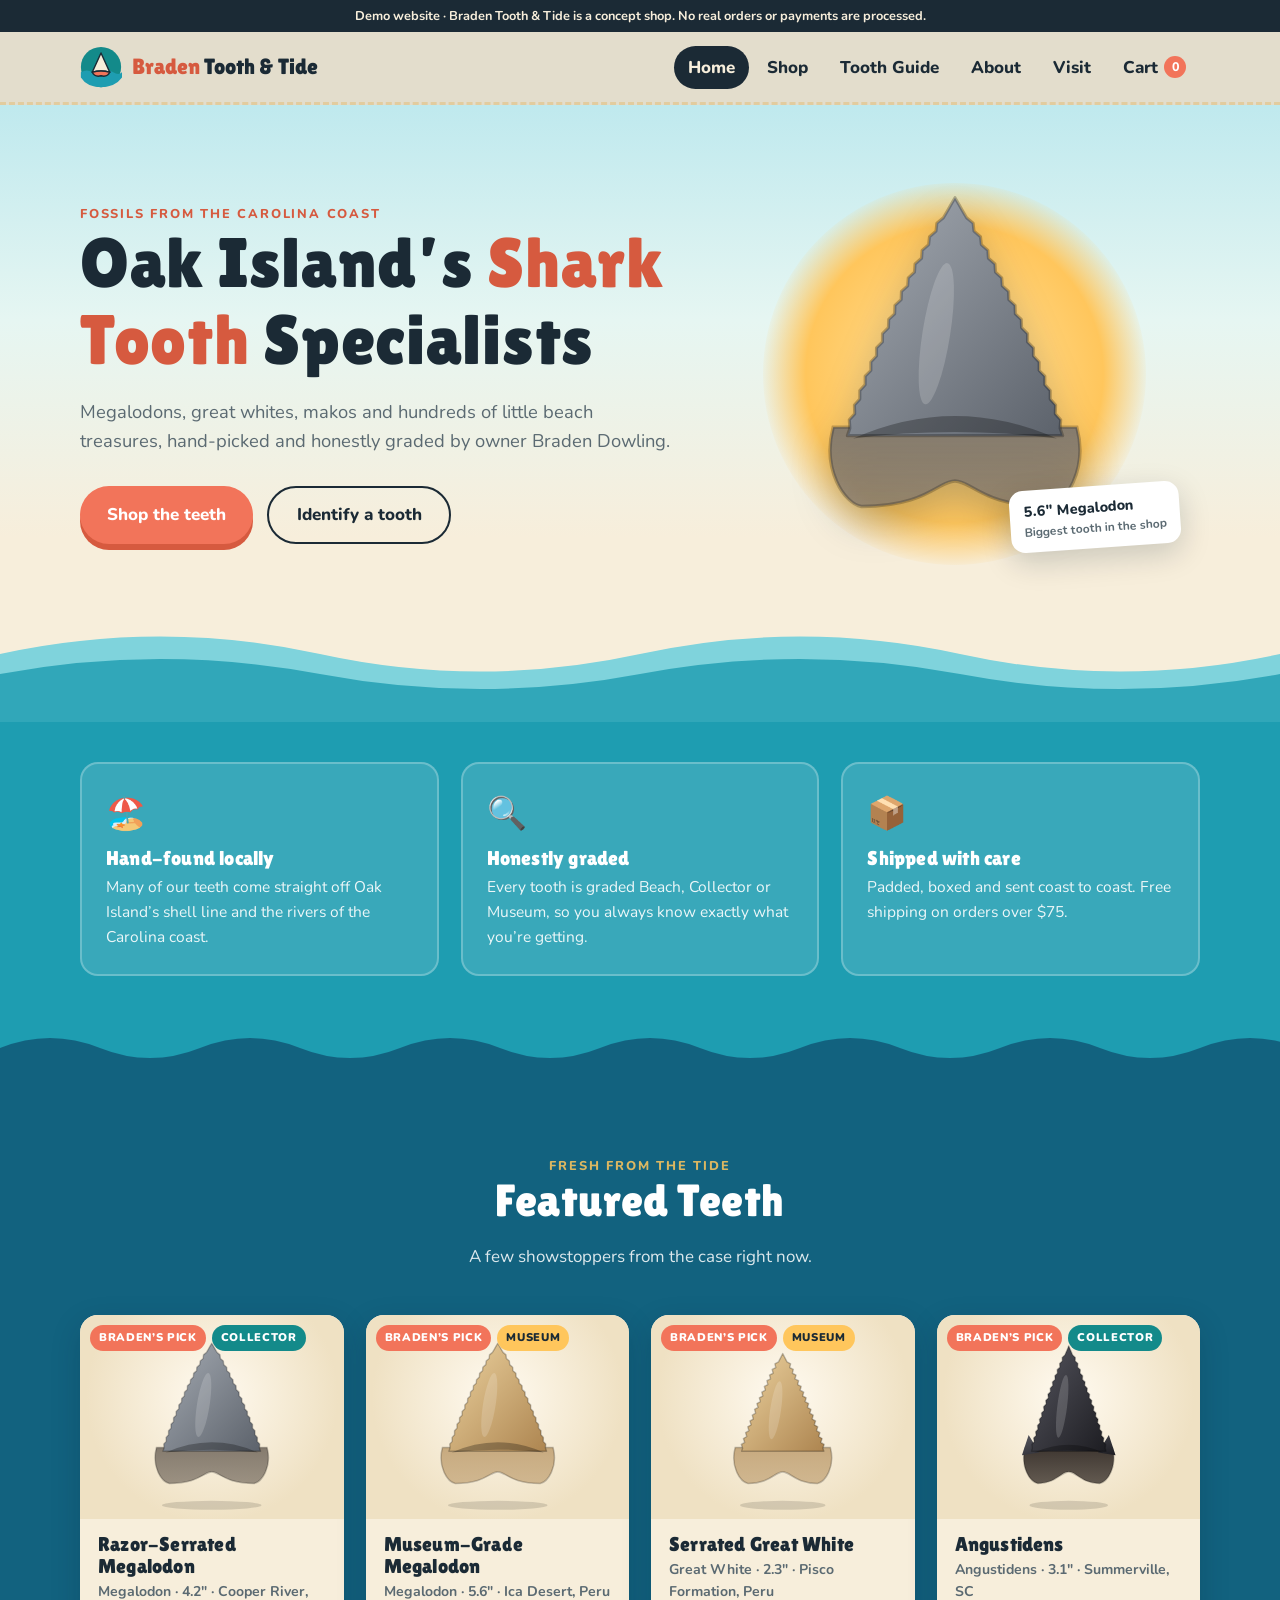
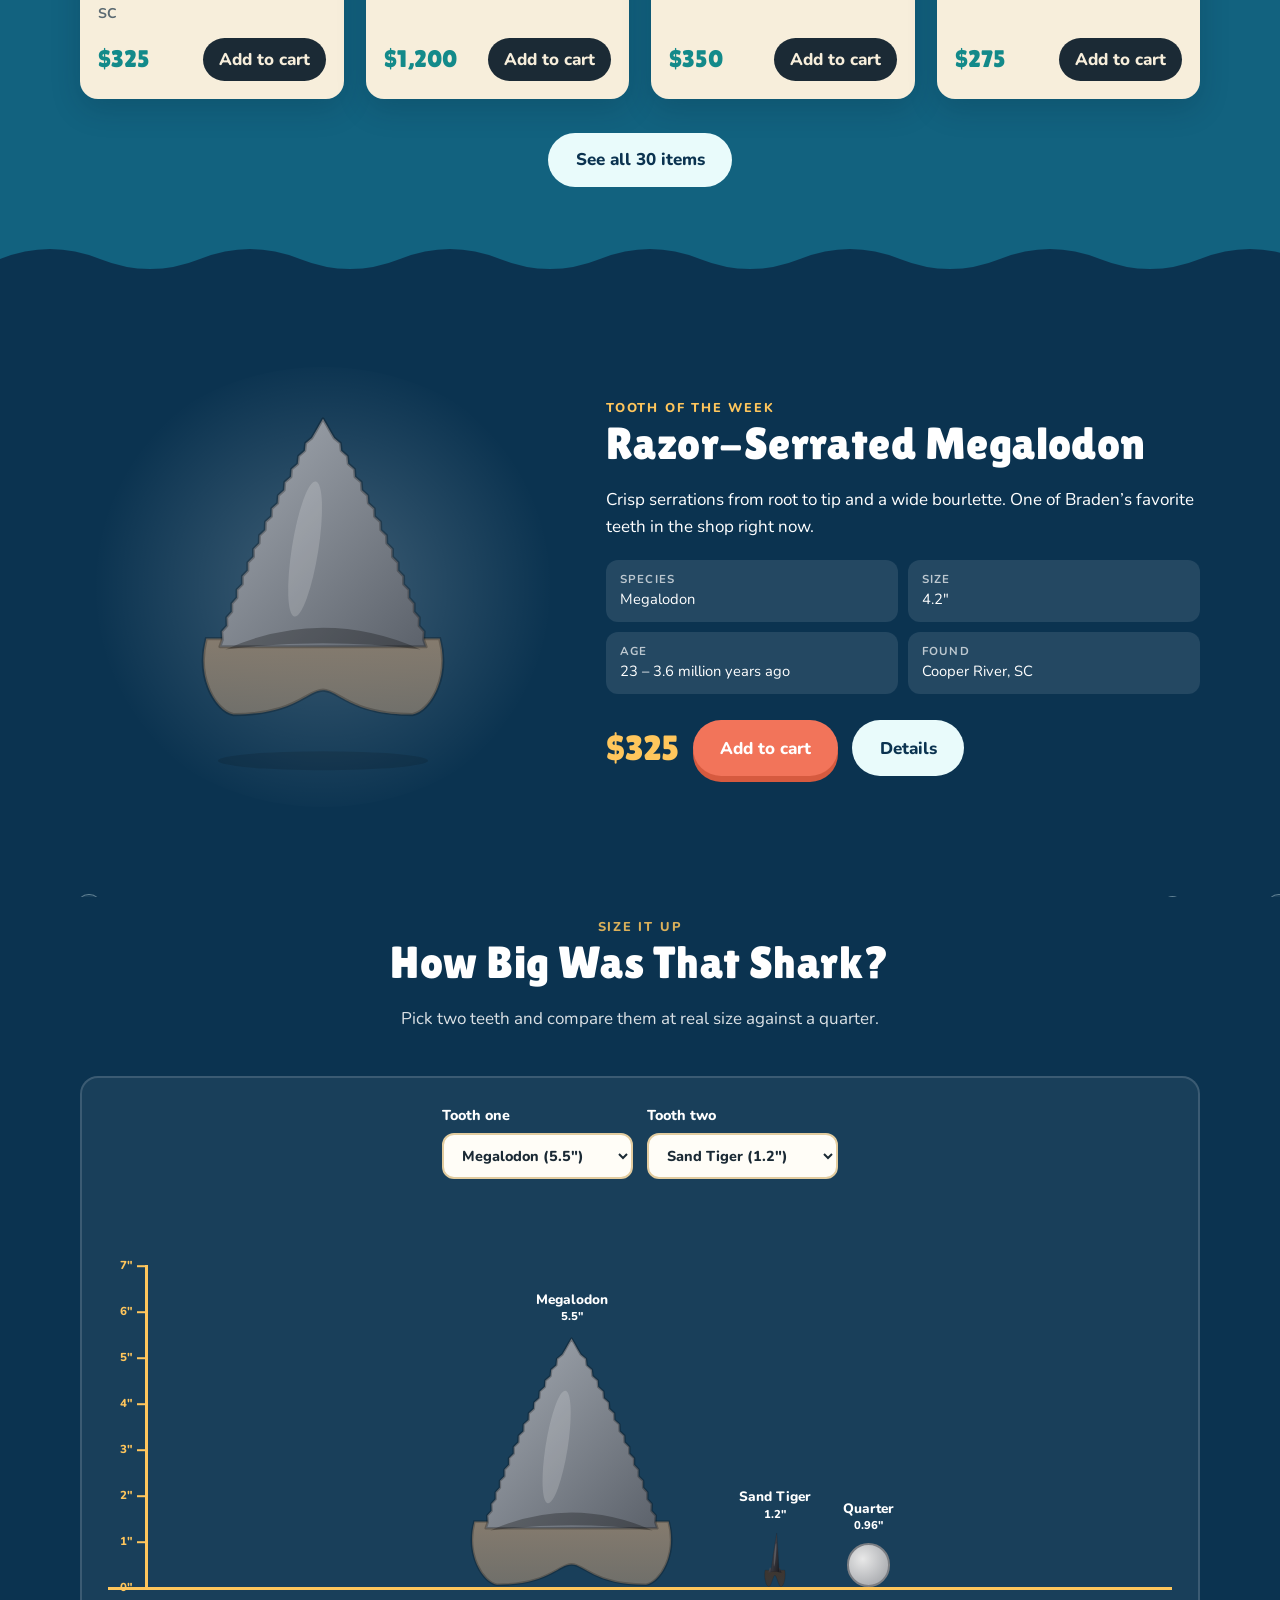
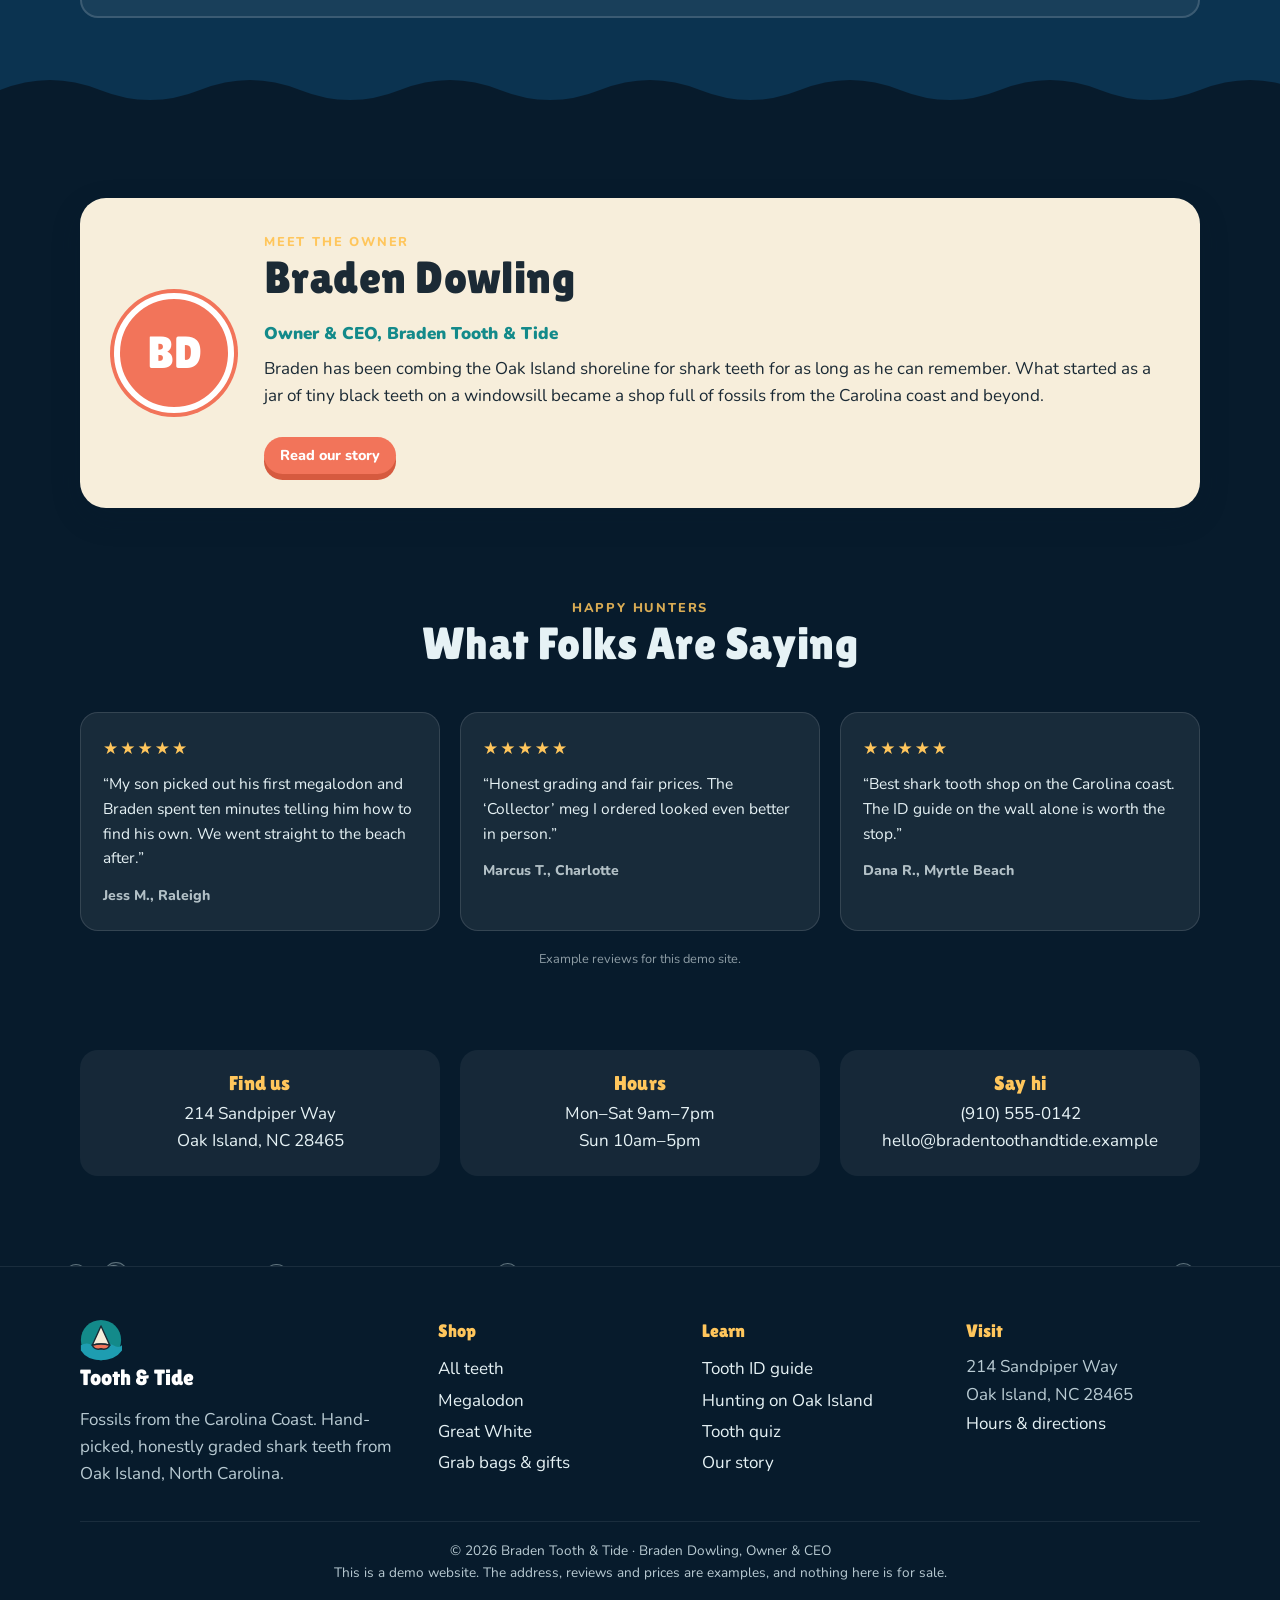
==== index.html @ 9274e67c "Braden Tooth & Tide demo website Co-Authored-By: Claude Opus 5.5 <noreply@anthropic.com>" ====
<!doctype html>
<html lang="en">
<head>
  <meta charset="utf-8">
  <meta name="viewport" content="width=device-width, initial-scale=1">
  <title>Braden Tooth &amp; Tide · Shark Teeth on Oak Island, NC</title>
  <meta name="description" content="Braden Tooth & Tide: fossils from the Carolina Coast. Megalodon, great white, mako and more, hand-picked on Oak Island, NC. (Demo site)">
  <link rel="preconnect" href="https://fonts.googleapis.com">
  <link rel="preconnect" href="https://fonts.gstatic.com" crossorigin>
  <link href="https://fonts.googleapis.com/css2?family=Lilita+One&family=Nunito:wght@400;700;800;900&display=swap" rel="stylesheet">
  <link rel="stylesheet" href="css/style.css">
  <link rel="icon" href="favicon.svg" type="image/svg+xml">
</head>
<body data-page="home">
  <div id="site-header"></div>

  <section class="hero">
    <div class="wrap">
      <div>
        <p class="eyebrow">Fossils from the Carolina Coast</p>
        <h1>Oak Island’s <span>Shark Tooth</span> Specialists</h1>
        <p class="lead">Megalodons, great whites, makos and hundreds of little beach treasures, hand-picked and honestly graded by owner Braden Dowling.</p>
        <div class="hero-actions">
          <a class="btn btn-coral" href="shop.html">Shop the teeth</a>
          <a class="btn btn-ghost" href="guide.html">Identify a tooth</a>
        </div>
      </div>
      <div class="hero-art">
        <div class="sun"></div>
        <div class="tooth" id="hero-tooth"></div>
        <div class="hero-tag">5.6″ Megalodon<small>Biggest tooth in the shop</small></div>
      </div>
    </div>
    <div class="waves" aria-hidden="true">
      <svg viewBox="0 0 1600 120" preserveAspectRatio="none"><path d="M0 50 Q100 15 200 50 T400 50 T600 50 T800 50 T1000 50 T1200 50 T1400 50 T1600 50 V120 H0Z" fill="#7fd3dc"/></svg>
      <svg viewBox="0 0 1600 120" preserveAspectRatio="none"><path d="M0 70 Q100 40 200 70 T400 70 T600 70 T800 70 T1000 70 T1200 70 T1400 70 T1600 70 V120 H0Z" fill="#1e9db1"/></svg>
    </div>
  </section>

  <section class="band shallow flat" style="padding-top:40px">
    <div class="wrap props">
      <div class="prop"><div class="icon">🏖️</div><h3>Hand-found locally</h3><p>Many of our teeth come straight off Oak Island’s shell line and the rivers of the Carolina coast.</p></div>
      <div class="prop"><div class="icon">🔍</div><h3>Honestly graded</h3><p>Every tooth is graded Beach, Collector or Museum, so you always know exactly what you’re getting.</p></div>
      <div class="prop"><div class="icon">📦</div><h3>Shipped with care</h3><p>Padded, boxed and sent coast to coast. Free shipping on orders over $75.</p></div>
    </div>
  </section>

  <section class="band mid">
    <div class="bubbles" data-count="10"></div>
    <div class="wrap">
      <div class="section-head"><p class="eyebrow">Fresh from the tide</p><h2>Featured Teeth</h2><p>A few showstoppers from the case right now.</p></div>
      <div class="grid" id="featured"></div>
      <p style="text-align:center;margin-top:34px"><a class="btn btn-light" href="shop.html">See all 30 items</a></p>
    </div>
  </section>

  <section class="band deep">
    <div class="bubbles" data-count="14"></div>
    <div class="wrap totw">
      <div class="totw-art" id="totw-art"></div>
      <div id="totw-info"></div>
    </div>
  </section>

  <section class="band deep flat" style="padding-top:20px">
    <div class="wrap">
      <div class="section-head"><p class="eyebrow">Size it up</p><h2>How Big Was That Shark?</h2><p>Pick two teeth and compare them at real size against a quarter.</p></div>
      <div class="compare">
        <div class="compare-controls">
          <label>Tooth one <select id="cmp-a"></select></label>
          <label>Tooth two <select id="cmp-b"></select></label>
        </div>
        <div class="stage" id="stage"></div>
      </div>
    </div>
  </section>

  <section class="band abyss">
    <div class="bubbles" data-count="18"></div>
    <div class="wrap">
      <div class="owner">
        <div class="monogram">BD</div>
        <div>
          <p class="eyebrow">Meet the owner</p>
          <h2>Braden Dowling</h2>
          <p class="role">Owner &amp; CEO, Braden Tooth &amp; Tide</p>
          <p>Braden has been combing the Oak Island shoreline for shark teeth for as long as he can remember. What started as a jar of tiny black teeth on a windowsill became a shop full of fossils from the Carolina coast and beyond.</p><br>
          <a class="btn btn-coral btn-sm" href="about.html">Read our story</a>
        </div>
      </div>

      <div class="section-head" style="margin-top:90px"><p class="eyebrow">Happy hunters</p><h2>What Folks Are Saying</h2></div>
      <div class="reviews" id="reviews"></div>
      <p class="demo-note">Example reviews for this demo site.</p>

      <div class="visit-strip" style="margin-top:80px">
        <div><h3>Find us</h3><p>214 Sandpiper Way<br>Oak Island, NC 28465</p></div>
        <div><h3>Hours</h3><p>Mon–Sat 9am–7pm<br>Sun 10am–5pm</p></div>
        <div><h3>Say hi</h3><p>(910) 555-0142<br>hello@bradentoothandtide.example</p></div>
      </div>
    </div>
  </section>

  <div id="site-footer"></div>
  <script src="js/data.js"></script>
  <script src="js/teeth.js"></script>
  <script src="js/app.js"></script>
</body>
</html>
---- css/style.css ----
/* Braden Tooth & Tide — beach shop up top, deep ocean below */
:root {
  --sand: #f7eedb;
  --sand-2: #efe1c3;
  --sand-3: #e2cc9f;
  --ink: #1b2a35;
  --muted: #5b6a72;
  --teal: #138a8a;
  --seaglass: #3cc2b0;
  --coral: #f2745a;
  --coral-dark: #d65a3f;
  --sun: #ffc65c;
  --shallow: #1e9db1;
  --mid: #12627f;
  --deep: #0b3350;
  --abyss: #071b2c;
  --foam: #e9fbfb;
  --radius: 18px;
  --shadow: 0 10px 30px rgba(7, 27, 44, .18);
  --head: "Lilita One", "Arial Rounded MT Bold", system-ui, sans-serif;
  --body: "Nunito", system-ui, -apple-system, "Segoe UI", sans-serif;
}

* { box-sizing: border-box; margin: 0; padding: 0; }
html { scroll-behavior: smooth; }
body { font: 17px/1.6 var(--body); color: var(--ink); background: var(--abyss); overflow-x: hidden; }
img, svg { display: block; max-width: 100%; }
a { color: inherit; }
button { font: inherit; cursor: pointer; }
h1, h2, h3 { font-family: var(--head); font-weight: 400; line-height: 1.1; letter-spacing: .01em; }
h1 { font-size: clamp(2.4rem, 6.5vw, 4.4rem); }
h2 { font-size: clamp(1.9rem, 4.5vw, 2.8rem); margin-bottom: .4em; }
h3 { font-size: 1.25rem; }
.wrap { max-width: 1160px; margin: 0 auto; padding: 0 20px; }
.eyebrow { font-weight: 800; text-transform: uppercase; letter-spacing: .14em; font-size: .8rem; color: var(--coral-dark); }
.lead { font-size: 1.15rem; max-width: 620px; }

/* ---------- Buttons ---------- */
.btn { display: inline-flex; align-items: center; gap: .5em; border: 0; border-radius: 999px; padding: .8em 1.6em;
  font-weight: 800; text-decoration: none; transition: transform .15s, box-shadow .15s, background .15s; }
.btn:hover { transform: translateY(-2px); }
.btn-coral { background: var(--coral); color: #fff; box-shadow: 0 6px 0 var(--coral-dark); }
.btn-coral:hover { box-shadow: 0 8px 0 var(--coral-dark); }
.btn-ghost { background: transparent; color: var(--ink); border: 2.5px solid var(--ink); }
.btn-light { background: var(--foam); color: var(--deep); }
.btn-sm { padding: .5em 1.1em; font-size: .9rem; }
.btn[disabled] { opacity: .5; cursor: not-allowed; transform: none; }

/* ---------- Demo strip + header ---------- */
.demo-strip { background: var(--ink); color: var(--sand); text-align: center; font-size: .8rem; padding: 6px 16px; font-weight: 700; }
.site-header { position: sticky; top: 0; z-index: 50; background: rgba(247, 238, 219, .92); backdrop-filter: blur(10px);
  border-bottom: 3px dashed var(--sand-3); }
.site-header .wrap { display: flex; align-items: center; justify-content: space-between; height: 70px; }
.brand { display: flex; align-items: center; gap: 10px; text-decoration: none; font-family: var(--head); font-size: 1.35rem; color: var(--ink); }
.brand svg { width: 42px; height: 42px; }
.brand b { color: var(--coral-dark); font-weight: 400; }
.site-nav { display: flex; align-items: center; gap: 4px; }
.site-nav a { text-decoration: none; font-weight: 800; padding: 8px 14px; border-radius: 999px; color: var(--ink); }
.site-nav a:hover { background: var(--sand-2); }
.site-nav a.active { background: var(--ink); color: var(--sand); }
.cart-link { display: inline-flex; align-items: center; gap: 6px; }
.cart-count { background: var(--coral); color: #fff; border-radius: 999px; min-width: 22px; height: 22px; font-size: .78rem;
  display: inline-grid; place-items: center; padding: 0 6px; }
.nav-toggle { display: none; background: none; border: 0; font-size: 1.8rem; color: var(--ink); }

@media (max-width: 820px) {
  .nav-toggle { display: block; }
  .site-nav { position: absolute; top: 70px; left: 0; right: 0; flex-direction: column; align-items: stretch;
    background: var(--sand); padding: 10px 16px 18px; border-bottom: 3px dashed var(--sand-3); display: none; }
  .site-nav.open { display: flex; }
  .site-nav a { padding: 12px 14px; }
}

/* ---------- Sections & waves ---------- */
.band { position: relative; padding: 90px 0; background: var(--bg); color: var(--fg, var(--ink)); }
.band::before { content: ""; position: absolute; left: 0; right: 0; top: -38px; height: 40px; background: var(--bg);
  -webkit-mask: url("data:image/svg+xml,%3Csvg xmlns='http://www.w3.org/2000/svg' viewBox='0 0 400 40' preserveAspectRatio='none'%3E%3Cpath d='M0 20 Q50 0 100 20 T200 20 T300 20 T400 20 V40 H0Z'/%3E%3C/svg%3E") repeat-x 0 0 / 400px 40px;
          mask: url("data:image/svg+xml,%3Csvg xmlns='http://www.w3.org/2000/svg' viewBox='0 0 400 40' preserveAspectRatio='none'%3E%3Cpath d='M0 20 Q50 0 100 20 T200 20 T300 20 T400 20 V40 H0Z'/%3E%3C/svg%3E") repeat-x 0 0 / 400px 40px; }
.band.flat::before { display: none; }
.sand { --bg: var(--sand); }
.sand-2 { --bg: var(--sand-2); }
.shallow { --bg: var(--shallow); --fg: #fff; }
.mid { --bg: var(--mid); --fg: #fff; }
.deep { --bg: var(--deep); --fg: #fff; }
.abyss { --bg: var(--abyss); --fg: #e6f2f5; }
.shallow .eyebrow, .mid .eyebrow, .deep .eyebrow, .abyss .eyebrow { color: var(--sun); }
.section-head { text-align: center; margin-bottom: 44px; }
.section-head p { margin: 0 auto; max-width: 600px; opacity: .85; }

.bubbles { position: absolute; inset: 0; overflow: hidden; pointer-events: none; }
.bubble { position: absolute; bottom: -20px; border-radius: 50%; border: 1.5px solid rgba(233, 251, 251, .35);
  background: rgba(233, 251, 251, .06); animation: rise linear infinite; }
@keyframes rise { to { transform: translateY(-110vh) translateX(20px); opacity: 0; } }
.band > .wrap { position: relative; }

/* ---------- Hero ---------- */
.hero { position: relative; background: linear-gradient(180deg, #bfe9ee 0%, #e6f6f2 35%, var(--sand) 70%); padding: 70px 0 150px; overflow: hidden; }
.hero .wrap { display: grid; grid-template-columns: 1.1fr .9fr; align-items: center; gap: 30px; }
.hero h1 span { color: var(--coral-dark); }
.hero .lead { margin: 18px 0 30px; color: var(--muted); }
.hero-actions { display: flex; flex-wrap: wrap; gap: 14px; }
.hero-art { position: relative; display: grid; place-items: center; }
.hero-art .sun { position: absolute; width: 78%; aspect-ratio: 1; border-radius: 50%;
  background: radial-gradient(circle, #ffe3a1 0%, var(--sun) 55%, rgba(255, 198, 92, 0) 72%); }
.hero-art .tooth { position: relative; width: min(340px, 80%); animation: bob 5s ease-in-out infinite; filter: drop-shadow(0 18px 18px rgba(7, 27, 44, .25)); }
@keyframes bob { 50% { transform: translateY(-14px) rotate(3deg); } }
.hero-tag { position: absolute; bottom: 6%; right: 4%; background: #fff; border-radius: 14px; padding: 10px 14px; box-shadow: var(--shadow);
  font-weight: 800; font-size: .9rem; transform: rotate(-4deg); }
.hero-tag small { display: block; color: var(--muted); font-weight: 700; }
.waves { position: absolute; left: 0; right: 0; bottom: -2px; height: 120px; }
.waves svg { position: absolute; bottom: 0; width: 200%; max-width: none; height: 100%; animation: drift 14s linear infinite; }
.waves svg:nth-child(2) { animation-duration: 9s; animation-direction: reverse; opacity: .8; }
@keyframes drift { to { transform: translateX(-50%); } }
.page-hero { padding: 60px 0 110px; }
.page-hero h1 { font-size: clamp(2.2rem, 5.5vw, 3.6rem); }

@media (max-width: 820px) {
  .hero .wrap { grid-template-columns: 1fr; text-align: center; }
  .hero .lead { margin-left: auto; margin-right: auto; }
  .hero-actions { justify-content: center; }
  .hero-art { order: -1; width: 280px; height: 260px; margin: 0 auto; }
  .hero-art .sun { width: 100%; }
  .hero-art .tooth { width: 190px; }
  .hero-tag { right: -20px; bottom: 0; }
}

/* ---------- Value props ---------- */
.props { display: grid; grid-template-columns: repeat(3, 1fr); gap: 22px; }
.prop { background: rgba(255, 255, 255, .12); border: 2px solid rgba(255, 255, 255, .25); border-radius: var(--radius); padding: 24px; }
.prop .icon { font-size: 2rem; }
.prop h3 { margin: 8px 0 6px; }
.prop p { opacity: .9; font-size: .97rem; }
@media (max-width: 820px) { .props { grid-template-columns: 1fr; } }

/* ---------- Product cards ---------- */
.grid { display: grid; grid-template-columns: repeat(auto-fill, minmax(220px, 1fr)); gap: 22px; }
.card { background: var(--sand); color: var(--ink); border-radius: var(--radius); overflow: hidden; box-shadow: var(--shadow);
  display: flex; flex-direction: column; transition: transform .2s; }
.card:hover { transform: translateY(-5px) rotate(-.4deg); }
.card-art { position: relative; display: block; background: radial-gradient(circle at 50% 40%, #fffaf0 0%, var(--sand-2) 70%); padding: 18px 26px 6px; }
.card-art svg { width: 100%; height: 180px; transition: transform .3s; }
.card:hover .card-art svg { transform: scale(1.06) rotate(-3deg); }
.badges { position: absolute; top: 10px; left: 10px; right: 10px; display: flex; flex-wrap: wrap; gap: 6px; }
.badge { font-size: .7rem; font-weight: 900; text-transform: uppercase; letter-spacing: .06em; padding: 4px 9px; border-radius: 999px; background: var(--ink); color: var(--sand); }
.badge.pick { background: var(--coral); color: #fff; }
.badge.sold { background: #8b8f94; color: #fff; }
.badge.grade-Museum { background: var(--sun); color: var(--ink); }
.badge.grade-Collector { background: var(--teal); color: #fff; }
.card-body { padding: 14px 18px 18px; display: flex; flex-direction: column; flex: 1; }
.card-body h3 a { text-decoration: none; }
.card-body h3 a:hover { color: var(--coral-dark); }
.meta { color: var(--muted); font-size: .88rem; font-weight: 700; margin: 4px 0 12px; }
.card-foot { margin-top: auto; display: flex; align-items: center; justify-content: space-between; }
.price { font-family: var(--head); font-size: 1.5rem; color: var(--teal); }
.btn-add { background: var(--ink); color: var(--sand); border: 0; border-radius: 999px; padding: 8px 16px; font-weight: 800; }
.btn-add:hover { background: var(--coral); color: #fff; }
.btn-add[disabled] { background: #b8b2a4; cursor: not-allowed; }

/* ---------- Tooth of the week ---------- */
.totw { display: grid; grid-template-columns: .9fr 1.1fr; gap: 40px; align-items: center; }
.totw-art { background: radial-gradient(circle, rgba(255, 255, 255, .22), rgba(255, 255, 255, 0) 70%); border-radius: 50%; padding: 30px; }
.totw-art svg { width: 100%; max-height: 380px; animation: bob 6s ease-in-out infinite; }
.totw .price { color: var(--sun); font-size: 2.2rem; }
.facts { list-style: none; display: grid; grid-template-columns: 1fr 1fr; gap: 10px; margin: 20px 0 26px; }
.facts li { background: rgba(255, 255, 255, .1); border-radius: 12px; padding: 10px 14px; font-size: .92rem; }
.facts b { display: block; font-size: .72rem; text-transform: uppercase; letter-spacing: .1em; opacity: .7; }
@media (max-width: 820px) { .totw { grid-template-columns: 1fr; } .totw-art { max-width: 320px; margin: 0 auto; } }

/* ---------- Size comparator ---------- */
.compare { background: rgba(255, 255, 255, .06); border: 2px solid rgba(255, 255, 255, .15); border-radius: var(--radius); padding: 26px; }
.compare-controls { display: flex; flex-wrap: wrap; gap: 14px; justify-content: center; margin-bottom: 20px; }
.compare-controls label { font-weight: 800; font-size: .9rem; display: flex; flex-direction: column; gap: 6px; }
select, input[type=search], input[type=text], input[type=email], textarea {
  font: inherit; padding: 10px 14px; border-radius: 12px; border: 2px solid var(--sand-3); background: #fffdf7; color: var(--ink); }
.stage { position: relative; display: flex; align-items: flex-end; justify-content: center; gap: 32px;
  padding: 0 10px 0 60px; border-bottom: 3px solid var(--sun); }
.stage .item { display: flex; flex-direction: column; align-items: center; gap: 10px; text-align: center; font-weight: 800; font-size: .85rem; line-height: 1.2; }
.ruler { position: absolute; left: 10px; bottom: 0; width: 30px; border-right: 3px solid var(--sun); }
.ruler span { position: absolute; right: 0; transform: translateY(50%); font-size: .72rem; font-weight: 800; color: var(--sun); padding-right: 12px; }
.ruler span::after { content: ""; position: absolute; right: 0; top: 50%; width: 8px; height: 2px; background: var(--sun); }
.quarter { width: 36px; aspect-ratio: 1; border-radius: 50%; background: radial-gradient(circle at 35% 35%, #e8e8e8, #9a9da2);
  border: 2px solid #7c7f84; }

/* ---------- Owner teaser / reviews ---------- */
.owner { display: grid; grid-template-columns: auto 1fr; gap: 30px; align-items: center; background: var(--sand); color: var(--ink);
  border-radius: 26px; padding: 34px; box-shadow: var(--shadow); }
.monogram { width: 120px; aspect-ratio: 1; border-radius: 50%; display: grid; place-items: center; background: var(--coral);
  color: #fff; font-family: var(--head); font-size: 2.8rem; border: 6px solid #fff; box-shadow: 0 0 0 4px var(--coral); }
.owner .role { font-weight: 900; color: var(--teal); margin-bottom: 8px; }
@media (max-width: 640px) { .owner { grid-template-columns: 1fr; text-align: center; } .monogram { margin: 0 auto; } }
.reviews { display: grid; grid-template-columns: repeat(3, 1fr); gap: 20px; }
.review { background: rgba(255, 255, 255, .07); border-radius: var(--radius); padding: 22px; border: 1px solid rgba(255, 255, 255, .12); }
.review .stars { color: var(--sun); letter-spacing: 2px; }
.review p { margin: 10px 0; font-size: .97rem; }
.review cite { font-style: normal; font-weight: 800; font-size: .88rem; opacity: .75; }
.demo-note { text-align: center; font-size: .8rem; opacity: .6; margin-top: 18px; }
@media (max-width: 820px) { .reviews { grid-template-columns: 1fr; } }

.visit-strip { display: grid; grid-template-columns: repeat(3, 1fr); gap: 20px; text-align: center; }
.visit-strip div { background: rgba(255, 255, 255, .06); border-radius: var(--radius); padding: 22px; }
.visit-strip h3 { color: var(--sun); margin-bottom: 6px; }
@media (max-width: 820px) { .visit-strip { grid-template-columns: 1fr; } }

/* ---------- Shop ---------- */
.shop-layout { display: grid; grid-template-columns: 250px 1fr; gap: 28px; align-items: start; }
.filters { position: sticky; top: 90px; background: var(--sand); color: var(--ink); border-radius: var(--radius); padding: 20px; box-shadow: var(--shadow); }
.filters h3 { font-size: 1rem; margin: 16px 0 8px; }
.filters h3:first-child { margin-top: 0; }
.filters input[type=search], .filters select { width: 100%; }
.chips { display: flex; flex-wrap: wrap; gap: 6px; }
.chip { border: 2px solid var(--sand-3); background: #fffdf7; color: var(--ink); border-radius: 999px; padding: 4px 11px; font-size: .82rem; font-weight: 800; }
.chip.on { background: var(--teal); border-color: var(--teal); color: #fff; }
.range-row { display: flex; justify-content: space-between; font-weight: 800; font-size: .85rem; }
input[type=range] { width: 100%; accent-color: var(--coral); }
.shop-top { display: flex; justify-content: space-between; align-items: center; margin-bottom: 18px; gap: 12px; flex-wrap: wrap; color: #fff; }
.shop-top p { font-weight: 800; }
.empty { text-align: center; padding: 60px 20px; color: #fff; }
.link-btn { background: none; border: 0; color: var(--coral-dark); font-weight: 800; text-decoration: underline; }
@media (max-width: 820px) { .shop-layout { grid-template-columns: 1fr; } .filters { position: static; } }

/* ---------- Product page ---------- */
.product { display: grid; grid-template-columns: 1fr 1fr; gap: 40px; align-items: start; }
.product-art { background: radial-gradient(circle at 50% 40%, #fffaf0, var(--sand-2) 70%); border-radius: 26px; padding: 40px; box-shadow: var(--shadow); position: relative; }
.product-art svg { width: 100%; max-height: 460px; }
.product .badges { position: static; margin-bottom: 12px; }
.product .price { font-size: 2.4rem; margin: 10px 0 18px; display: block; }
.buy-row { display: flex; gap: 12px; align-items: center; flex-wrap: wrap; }
.qty { display: inline-flex; align-items: center; border: 2.5px solid var(--ink); border-radius: 999px; overflow: hidden; }
.qty button { background: none; border: 0; width: 38px; height: 40px; font-weight: 900; font-size: 1.1rem; color: var(--ink); }
.qty span { min-width: 30px; text-align: center; font-weight: 900; }
.spec-table { width: 100%; border-collapse: collapse; margin: 26px 0; font-size: .95rem; }
.spec-table th, .spec-table td { text-align: left; padding: 9px 4px; border-bottom: 2px dashed var(--sand-3); }
.spec-table th { width: 40%; color: var(--muted); font-weight: 800; }
.note { background: #fff; border-left: 5px solid var(--coral); border-radius: 12px; padding: 14px 18px; font-size: .95rem; }
.crumbs { font-size: .9rem; font-weight: 700; margin-bottom: 18px; color: var(--muted); }
.crumbs a { color: var(--teal); }
@media (max-width: 820px) { .product { grid-template-columns: 1fr; } }

/* ---------- Cart ---------- */
.cart-layout { display: grid; grid-template-columns: 1fr 320px; gap: 28px; align-items: start; }
.cart-list { display: flex; flex-direction: column; gap: 14px; }
.cart-row { display: grid; grid-template-columns: 80px 1fr auto auto; gap: 16px; align-items: center; background: var(--sand); color: var(--ink);
  border-radius: var(--radius); padding: 12px 16px; box-shadow: var(--shadow); }
.cart-row svg { width: 80px; height: 80px; }
.cart-row h3 { font-size: 1.05rem; }
.cart-row h3 a { text-decoration: none; }
.cart-row .line { font-family: var(--head); font-size: 1.2rem; color: var(--teal); min-width: 70px; text-align: right; }
.remove { background: none; border: 0; color: var(--coral-dark); font-weight: 800; font-size: .85rem; }
.summary { background: var(--sand); color: var(--ink); border-radius: var(--radius); padding: 22px; box-shadow: var(--shadow); position: sticky; top: 90px; }
.summary div { display: flex; justify-content: space-between; padding: 6px 0; }
.summary .total { border-top: 2px dashed var(--sand-3); margin-top: 8px; padding-top: 12px; font-family: var(--head); font-size: 1.4rem; }
.summary .btn { width: 100%; justify-content: center; margin-top: 16px; }
.summary small { display: block; color: var(--muted); margin-top: 10px; text-align: center; }
@media (max-width: 820px) {
  .cart-layout { grid-template-columns: 1fr; }
  .cart-row { grid-template-columns: 60px 1fr; }
  .cart-row svg { width: 60px; height: 60px; }
  .cart-row .qty, .cart-row .line { grid-column: 2; justify-self: start; text-align: left; }
}

/* ---------- Modal + toast ---------- */
.modal { position: fixed; inset: 0; background: rgba(7, 27, 44, .7); display: none; place-items: center; z-index: 100; padding: 20px; }
.modal.open { display: grid; }
.modal-box { background: var(--sand); color: var(--ink); border-radius: 24px; padding: 34px; max-width: 440px; text-align: center; box-shadow: var(--shadow); }
.modal-box h2 { margin: 10px 0; }
.modal-box p { margin-bottom: 20px; }
.modal-box .btn { margin: 4px; }
.toast { position: fixed; bottom: 22px; left: 50%; transform: translate(-50%, 120px); background: var(--ink); color: var(--sand);
  padding: 12px 22px; border-radius: 999px; font-weight: 800; z-index: 120; transition: transform .3s; box-shadow: var(--shadow); }
.toast.show { transform: translate(-50%, 0); }

/* ---------- Guide ---------- */
.species-grid { display: grid; grid-template-columns: repeat(auto-fill, minmax(260px, 1fr)); gap: 22px; }
.species { background: var(--sand); color: var(--ink); border-radius: var(--radius); padding: 20px; box-shadow: var(--shadow); display: flex; flex-direction: column; scroll-margin-top: 100px; }
.species svg { height: 140px; width: 100%; margin-bottom: 10px; }
.species .sci { font-style: italic; color: var(--muted); font-size: .9rem; }
.species dl { display: grid; grid-template-columns: auto 1fr; gap: 2px 12px; font-size: .88rem; margin: 10px 0; }
.species dt { font-weight: 900; color: var(--muted); }
.species p { font-size: .94rem; margin-bottom: 12px; }
.species .tag { align-self: flex-start; font-size: .72rem; font-weight: 900; text-transform: uppercase; background: var(--seaglass); color: #fff; padding: 3px 9px; border-radius: 999px; margin-bottom: 8px; }
.species .btn { margin-top: auto; align-self: flex-start; }
.tips { counter-reset: tip; display: grid; grid-template-columns: repeat(2, 1fr); gap: 18px; list-style: none; }
.tips li { position: relative; background: rgba(255, 255, 255, .1); border-radius: var(--radius); padding: 20px 20px 20px 70px; }
.tips li::before { counter-increment: tip; content: counter(tip); position: absolute; left: 18px; top: 18px; width: 38px; height: 38px;
  border-radius: 50%; background: var(--sun); color: var(--ink); font-family: var(--head); display: grid; place-items: center; font-size: 1.2rem; }
.tips h3 { margin-bottom: 4px; }
@media (max-width: 820px) { .tips { grid-template-columns: 1fr; } }
.grades { display: grid; grid-template-columns: repeat(3, 1fr); gap: 18px; }
.grades div { background: var(--sand); border-radius: var(--radius); padding: 20px; }
.grades .badge { display: inline-block; margin-bottom: 8px; }
@media (max-width: 820px) { .grades { grid-template-columns: 1fr; } }
.quiz { max-width: 560px; margin: 0 auto; text-align: center; background: var(--sand); color: var(--ink); border-radius: 26px; padding: 30px; box-shadow: var(--shadow); }
.quiz svg { height: 200px; width: 100%; margin: 10px 0 18px; }
.quiz-options { display: grid; gap: 10px; }
.quiz-options button { border: 2.5px solid var(--ink); background: #fffdf7; color: var(--ink); border-radius: 14px; padding: 12px; font-weight: 800; }
.quiz-options button:hover:not([disabled]) { background: var(--sand-2); }
.quiz-options button.right { background: var(--seaglass); border-color: var(--seaglass); color: #fff; }
.quiz-options button.wrong { background: var(--coral); border-color: var(--coral); color: #fff; }
.quiz-feedback { min-height: 3em; margin: 14px 0 6px; font-weight: 700; }
.score { font-weight: 900; color: var(--teal); }

/* ---------- About / Visit ---------- */
.split { display: grid; grid-template-columns: 1fr 1fr; gap: 44px; align-items: center; }
.split p + p { margin-top: 14px; }
@media (max-width: 820px) { .split { grid-template-columns: 1fr; } }
.values { display: grid; grid-template-columns: repeat(4, 1fr); gap: 18px; }
.values div { background: rgba(255, 255, 255, .1); border-radius: var(--radius); padding: 22px; }
.values .icon { font-size: 1.8rem; }
@media (max-width: 820px) { .values { grid-template-columns: 1fr 1fr; } }
@media (max-width: 480px) { .values { grid-template-columns: 1fr; } }
.timeline { list-style: none; max-width: 640px; margin: 0 auto; border-left: 4px dotted var(--sun); padding-left: 26px; }
.timeline li { position: relative; margin-bottom: 26px; }
.timeline li::before { content: ""; position: absolute; left: -36px; top: 6px; width: 16px; height: 16px; border-radius: 50%; background: var(--sun); }
.timeline b { color: var(--sun); font-family: var(--head); font-size: 1.2rem; font-weight: 400; }
.info-cards { display: grid; grid-template-columns: repeat(2, 1fr); gap: 22px; }
.info-card { background: var(--sand); color: var(--ink); border-radius: var(--radius); padding: 24px; box-shadow: var(--shadow); }
.info-card h3 { margin-bottom: 10px; }
.hours { width: 100%; border-collapse: collapse; }
.hours td { padding: 5px 0; border-bottom: 1px dashed var(--sand-3); }
.hours td:last-child { text-align: right; font-weight: 800; }
.map { width: 100%; height: 380px; border: 0; border-radius: var(--radius); box-shadow: var(--shadow); }
.form { display: grid; gap: 12px; }
.form label { font-weight: 800; font-size: .9rem; display: grid; gap: 4px; }
.form-msg { font-weight: 800; color: var(--teal); }
.faq details { background: rgba(255, 255, 255, .08); border-radius: 14px; padding: 16px 20px; margin-bottom: 12px; }
.faq summary { font-weight: 800; cursor: pointer; }
.faq p { margin-top: 10px; opacity: .9; }
@media (max-width: 820px) { .info-cards { grid-template-columns: 1fr; } }

/* ---------- Footer ---------- */
.site-footer { background: var(--abyss); color: #b9cbd3; padding: 50px 0 30px; border-top: 1px solid rgba(255, 255, 255, .08); }
.footer-grid { display: grid; grid-template-columns: 1.4fr 1fr 1fr 1fr; gap: 30px; }
.site-footer h4 { color: var(--sun); font-family: var(--head); font-weight: 400; font-size: 1.1rem; margin-bottom: 8px; }
.site-footer a { color: #e6f2f5; text-decoration: none; display: block; padding: 2px 0; }
.site-footer a:hover { color: var(--sun); }
.site-footer .brand { color: #fff; margin-bottom: 8px; }
.footer-bottom { margin-top: 34px; padding-top: 18px; border-top: 1px solid rgba(255, 255, 255, .08); font-size: .85rem; text-align: center; }
@media (max-width: 820px) { .footer-grid { grid-template-columns: 1fr 1fr; } }

@media (prefers-reduced-motion: reduce) {
  *, *::before, *::after { animation: none !important; transition: none !important; }
}
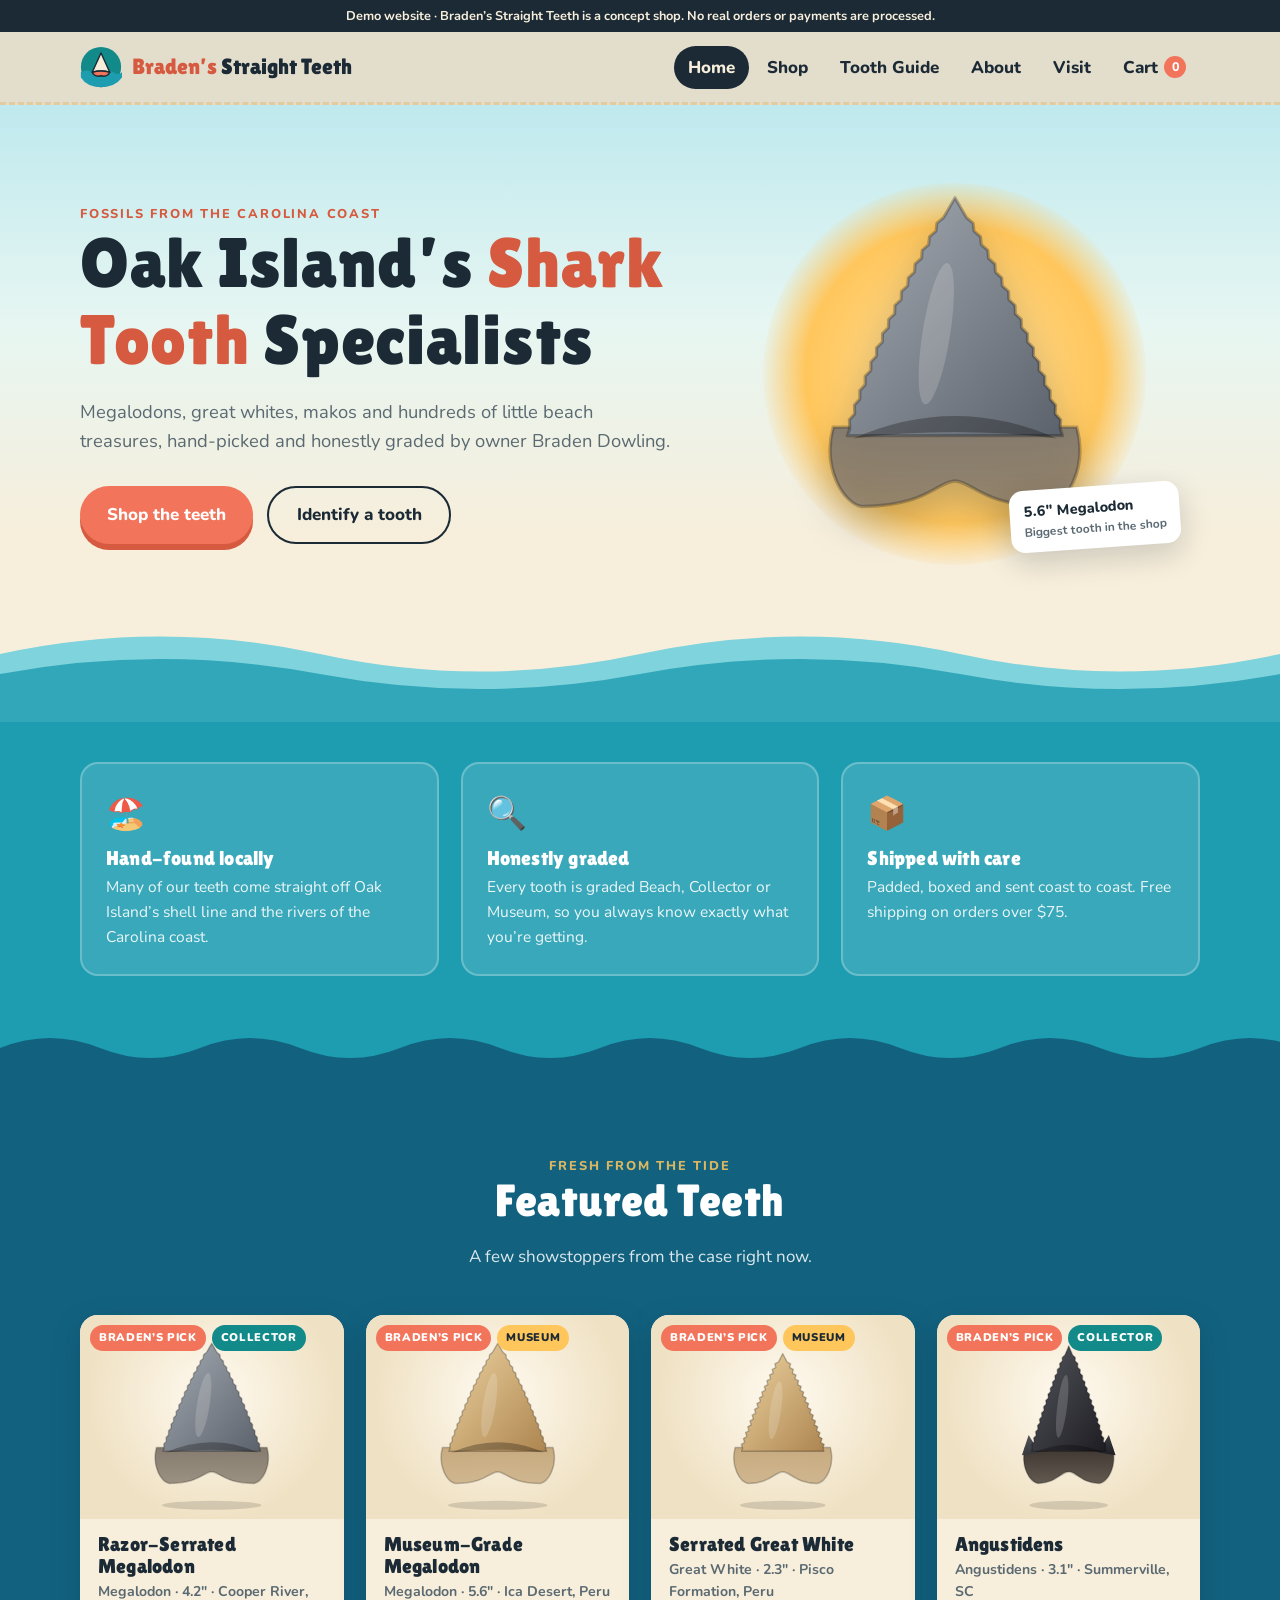
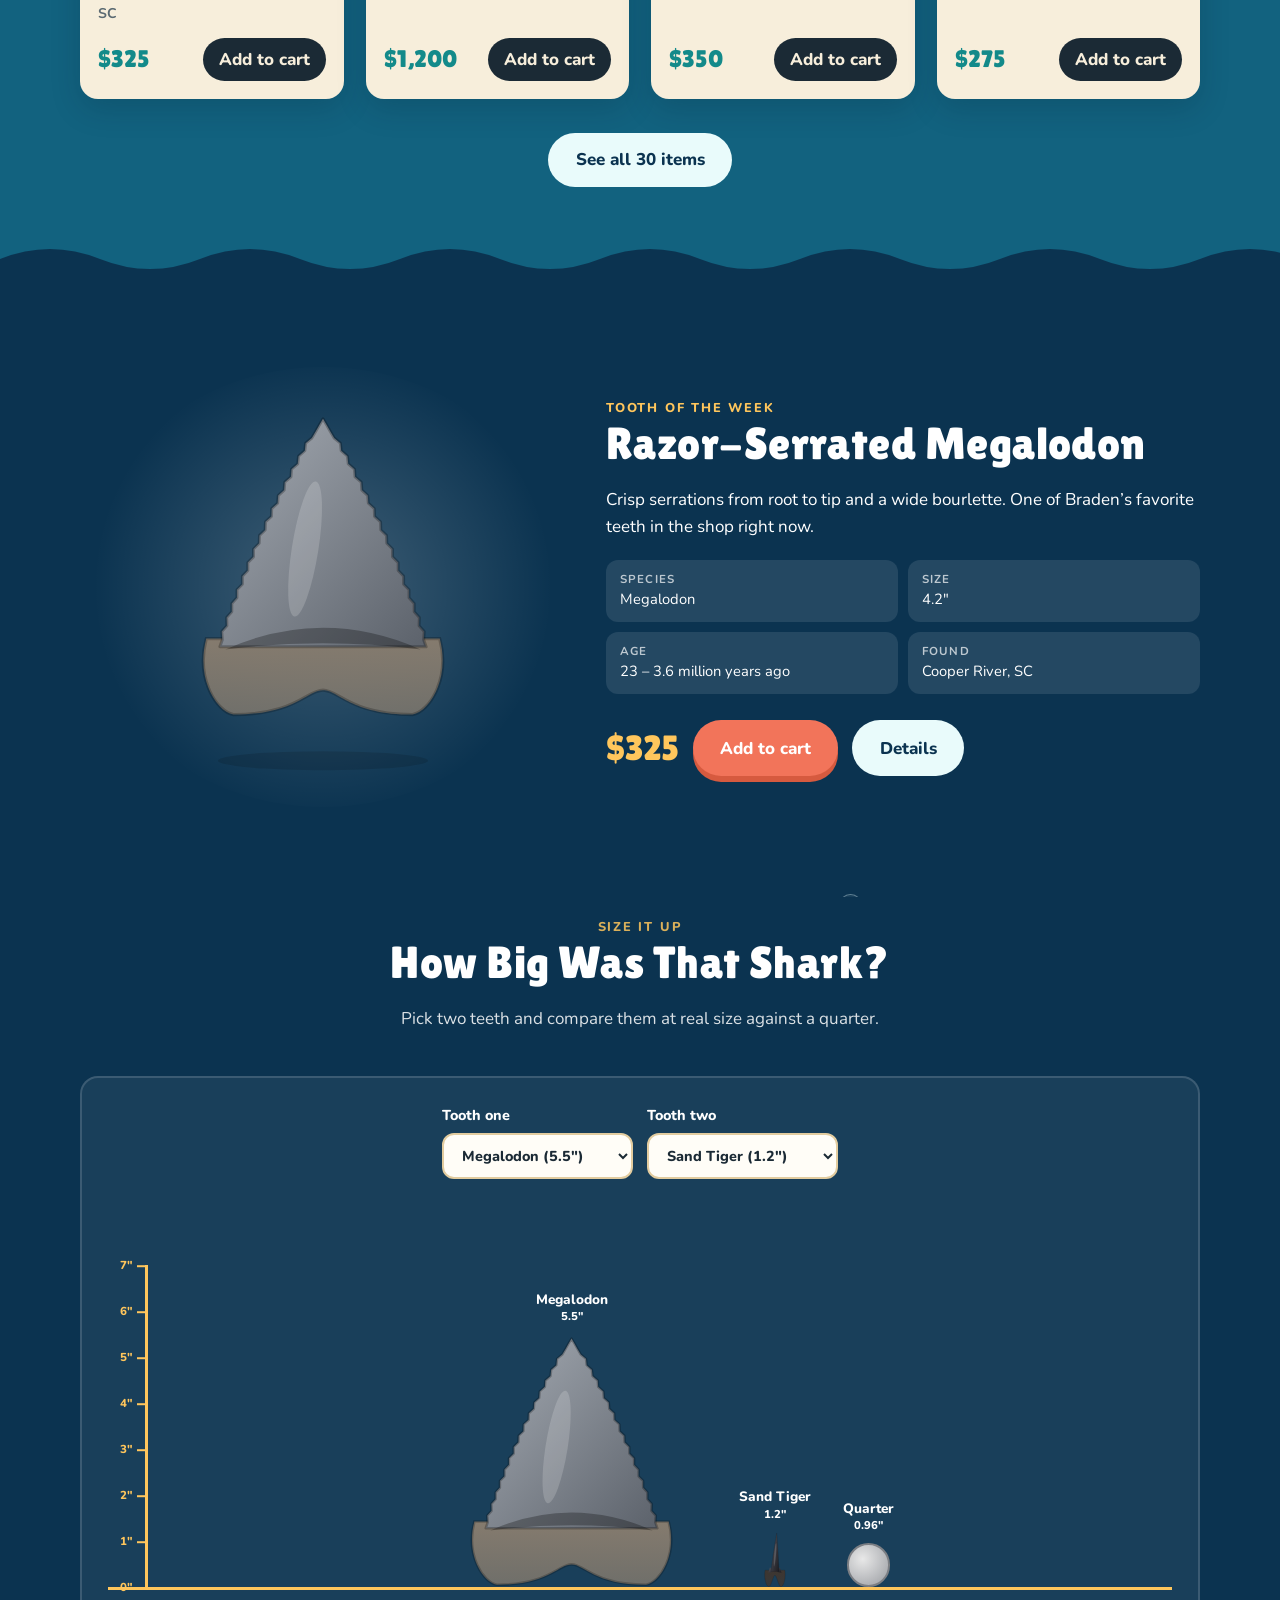
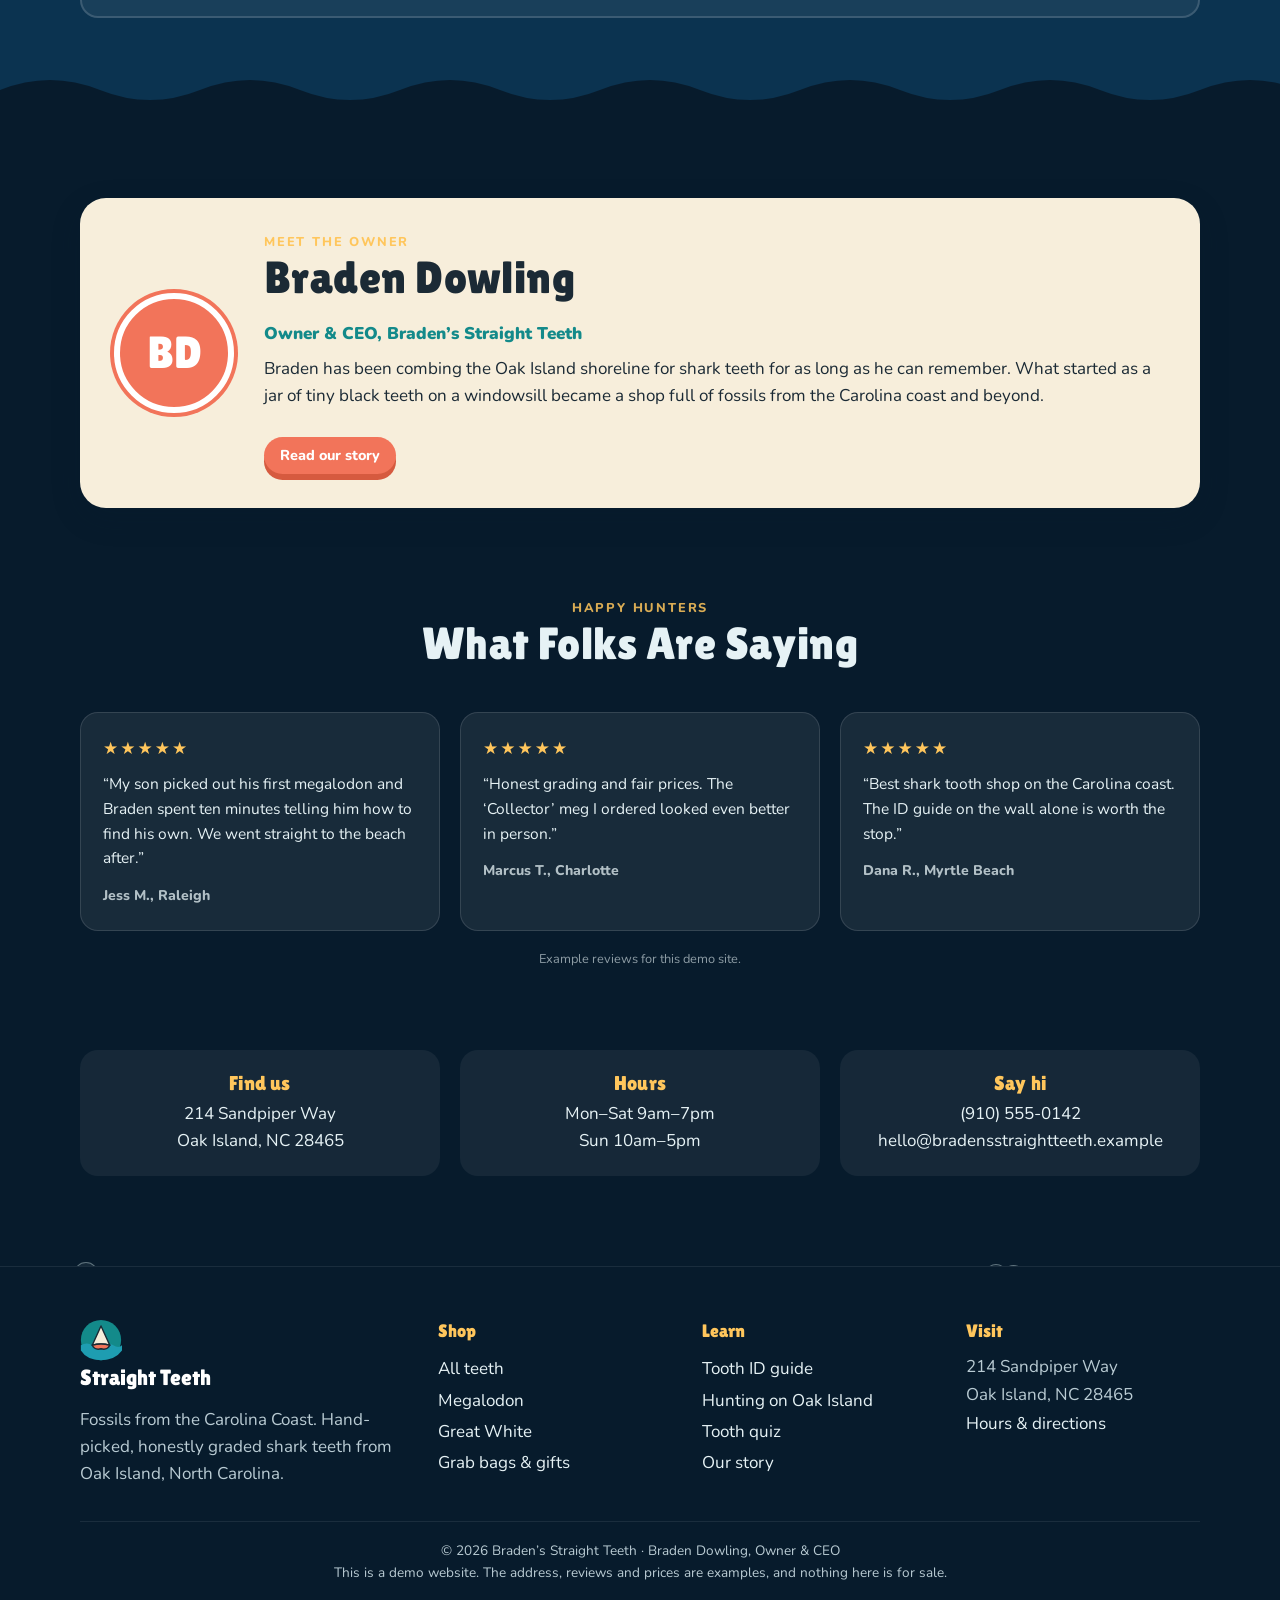
==== commit c1a77776: "Rename shop to Braden's Straight Teeth Co-Authored-By: Claude Sonnet 5.5 <noreply@anthropic.com>" ====
--- a/index.html
+++ b/index.html
@@ -3,8 +3,8 @@
 <head>
   <meta charset="utf-8">
   <meta name="viewport" content="width=device-width, initial-scale=1">
-  <title>Braden Tooth &amp; Tide · Shark Teeth on Oak Island, NC</title>
-  <meta name="description" content="Braden Tooth & Tide: fossils from the Carolina Coast. Megalodon, great white, mako and more, hand-picked on Oak Island, NC. (Demo site)">
+  <title>Braden’s Straight Teeth · Shark Teeth on Oak Island, NC</title>
+  <meta name="description" content="Braden’s Straight Teeth: fossils from the Carolina Coast. Megalodon, great white, mako and more, hand-picked on Oak Island, NC. (Demo site)">
   <link rel="preconnect" href="https://fonts.googleapis.com">
   <link rel="preconnect" href="https://fonts.gstatic.com" crossorigin>
   <link href="https://fonts.googleapis.com/css2?family=Lilita+One&family=Nunito:wght@400;700;800;900&display=swap" rel="stylesheet">
@@ -83,7 +83,7 @@
         <div>
           <p class="eyebrow">Meet the owner</p>
           <h2>Braden Dowling</h2>
-          <p class="role">Owner &amp; CEO, Braden Tooth &amp; Tide</p>
+          <p class="role">Owner &amp; CEO, Braden’s Straight Teeth</p>
           <p>Braden has been combing the Oak Island shoreline for shark teeth for as long as he can remember. What started as a jar of tiny black teeth on a windowsill became a shop full of fossils from the Carolina coast and beyond.</p><br>
           <a class="btn btn-coral btn-sm" href="about.html">Read our story</a>
         </div>
@@ -96,7 +96,7 @@
       <div class="visit-strip" style="margin-top:80px">
         <div><h3>Find us</h3><p>214 Sandpiper Way<br>Oak Island, NC 28465</p></div>
         <div><h3>Hours</h3><p>Mon–Sat 9am–7pm<br>Sun 10am–5pm</p></div>
-        <div><h3>Say hi</h3><p>(910) 555-0142<br>hello@bradentoothandtide.example</p></div>
+        <div><h3>Say hi</h3><p>(910) 555-0142<br>hello@bradensstraightteeth.example</p></div>
       </div>
     </div>
   </section>
--- a/css/style.css
+++ b/css/style.css
@@ -1,4 +1,4 @@
-/* Braden Tooth & Tide — beach shop up top, deep ocean below */
+/* Braden’s Straight Teeth — beach shop up top, deep ocean below */
 :root {
   --sand: #f7eedb;
   --sand-2: #efe1c3;
